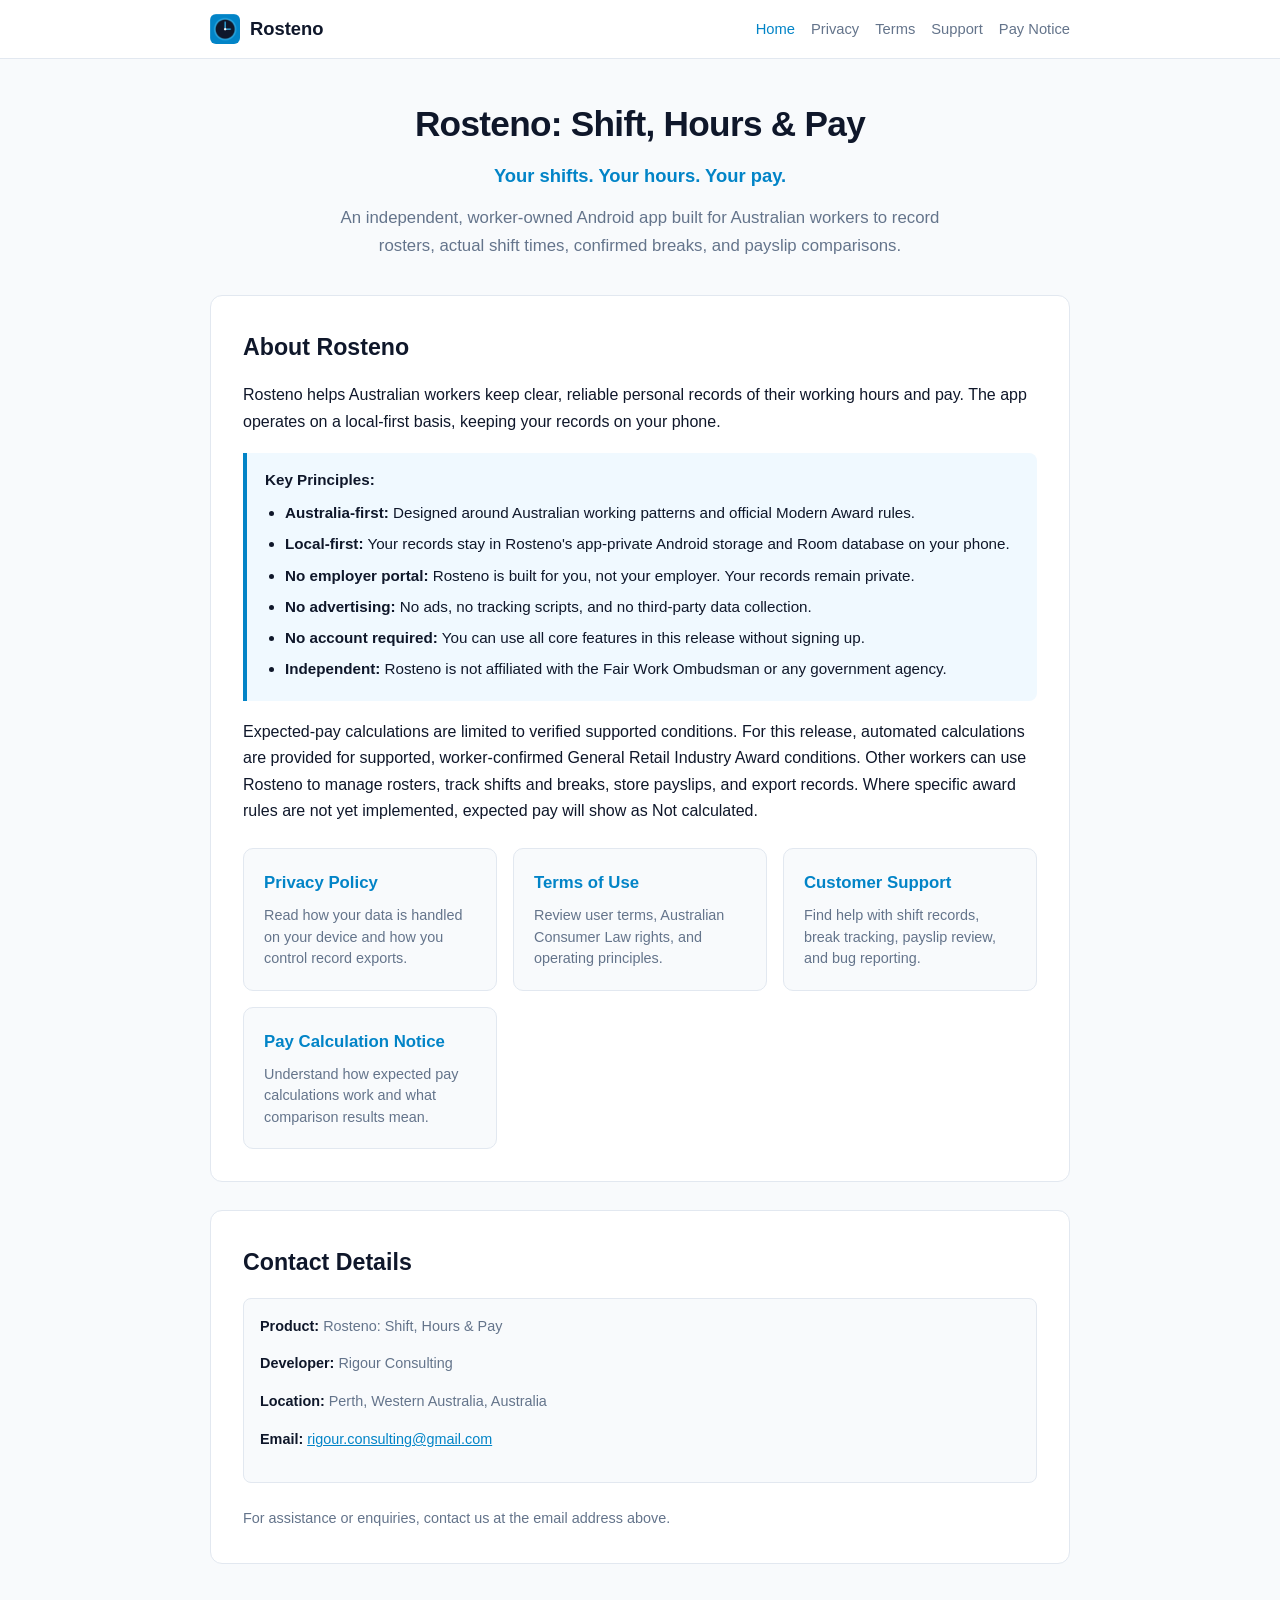
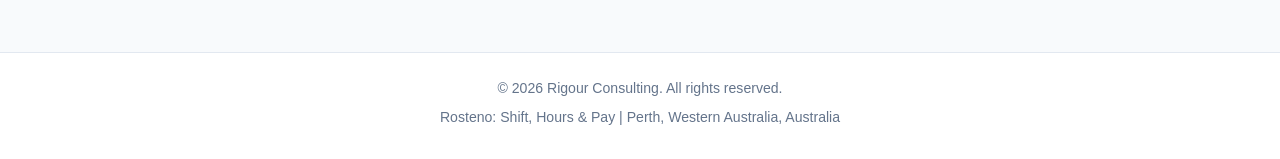
==== index.html @ e610ed9f "feat: initial release of Rosteno public pages" ====
<!DOCTYPE html>
<html lang="en-AU">
<head>
  <meta charset="UTF-8">
  <meta name="viewport" content="width=device-width, initial-scale=1.0">
  <meta name="description" content="Rosteno: Shift, Hours &amp; Pay. A local-first Android app for Australian shift workers to record shifts, breaks, payslips and check expected pay.">
  <title>Rosteno: Shift, Hours &amp; Pay | Public Information Portal</title>
  <link rel="stylesheet" href="assets/site.css">
  <link rel="icon" type="image/png" href="assets/rosteno-icon.png">
</head>
<body>
  <nav class="site-nav">
    <div class="nav-container">
      <a href="./" class="brand-link">
        <img src="assets/rosteno-icon.png" alt="Rosteno Logo" class="brand-logo">
        <span>Rosteno</span>
      </a>
      <ul class="nav-links">
        <li><a href="./" class="active">Home</a></li>
        <li><a href="privacy/">Privacy</a></li>
        <li><a href="terms/">Terms</a></li>
        <li><a href="support/">Support</a></li>
        <li><a href="pay-calculation-notice/">Pay Notice</a></li>
      </ul>
    </div>
  </nav>

  <main class="main-content">
    <section class="hero">
      <h1 class="hero-title">Rosteno: Shift, Hours &amp; Pay</h1>
      <p class="hero-subtitle">Your shifts. Your hours. Your pay.</p>
      <p class="hero-tagline">An independent, worker-owned Android app built for Australian workers to record rosters, actual shift times, confirmed breaks, and payslip comparisons.</p>
    </section>

    <div class="doc-card">
      <h2>About Rosteno</h2>
      <p>Rosteno helps Australian workers keep clear, reliable personal records of their working hours and pay. The app operates on a local-first basis, keeping your records on your phone.</p>
      
      <div class="callout">
        <strong>Key Principles:</strong>
        <ul style="margin: 8px 0 0 20px;">
          <li><strong>Australia-first:</strong> Designed around Australian working patterns and official Modern Award rules.</li>
          <li><strong>Local-first:</strong> Your records stay in Rosteno's app-private Android storage and Room database on your phone.</li>
          <li><strong>No employer portal:</strong> Rosteno is built for you, not your employer. Your records remain private.</li>
          <li><strong>No advertising:</strong> No ads, no tracking scripts, and no third-party data collection.</li>
          <li><strong>No account required:</strong> You can use all core features in this release without signing up.</li>
          <li><strong>Independent:</strong> Rosteno is not affiliated with the Fair Work Ombudsman or any government agency.</li>
        </ul>
      </div>

      <p>Expected-pay calculations are limited to verified supported conditions. For this release, automated calculations are provided for supported, worker-confirmed General Retail Industry Award conditions. Other workers can use Rosteno to manage rosters, track shifts and breaks, store payslips, and export records. Where specific award rules are not yet implemented, expected pay will show as Not calculated.</p>

      <div class="portal-grid">
        <a href="privacy/" class="portal-card">
          <h3>Privacy Policy</h3>
          <p>Read how your data is handled on your device and how you control record exports.</p>
        </a>

        <a href="terms/" class="portal-card">
          <h3>Terms of Use</h3>
          <p>Review user terms, Australian Consumer Law rights, and operating principles.</p>
        </a>

        <a href="support/" class="portal-card">
          <h3>Customer Support</h3>
          <p>Find help with shift records, break tracking, payslip review, and bug reporting.</p>
        </a>

        <a href="pay-calculation-notice/" class="portal-card">
          <h3>Pay Calculation Notice</h3>
          <p>Understand how expected pay calculations work and what comparison results mean.</p>
        </a>
      </div>
    </div>

    <div class="doc-card">
      <h2>Contact Details</h2>
      <div class="meta-box">
        <p><strong>Product:</strong> Rosteno: Shift, Hours &amp; Pay</p>
        <p><strong>Developer:</strong> Rigour Consulting</p>
        <p><strong>Location:</strong> Perth, Western Australia, Australia</p>
        <p><strong>Email:</strong> <a href="mailto:rigour.consulting@gmail.com" style="color: var(--accent);">rigour.consulting@gmail.com</a></p>
      </div>
      <p style="font-size: 0.9rem; color: var(--text-muted); margin-bottom: 0;">For assistance or enquiries, contact us at the email address above.</p>
    </div>
  </main>

  <footer class="site-footer">
    <p>&copy; 2026 Rigour Consulting. All rights reserved.</p>
    <p>Rosteno: Shift, Hours &amp; Pay | Perth, Western Australia, Australia</p>
  </footer>
</body>
</html>
---- assets/site.css ----
:root {
  --bg-color: #0f172a;
  --card-bg: #1e293b;
  --border-color: #334155;
  --text-main: #f8fafc;
  --text-muted: #94a3b8;
  --accent: #38bdf8;
  --accent-hover: #0284c7;
  --callout-bg: #0c4a6e;
  --callout-border: #38bdf8;
  --warning-bg: #451a03;
  --warning-border: #f59e0b;
  --nav-bg: rgba(15, 23, 42, 0.92);
}

@media (prefers-color-scheme: light) {
  :root {
    --bg-color: #f8fafc;
    --card-bg: #ffffff;
    --border-color: #e2e8f0;
    --text-main: #0f172a;
    --text-muted: #64748b;
    --accent: #0284c7;
    --accent-hover: #0369a1;
    --callout-bg: #f0f9ff;
    --callout-border: #0284c7;
    --warning-bg: #fffbeb;
    --warning-border: #d97706;
    --nav-bg: rgba(255, 255, 255, 0.92);
  }
}

* {
  box-sizing: border-box;
  margin: 0;
  padding: 0;
}

body {
  font-family: -apple-system, BlinkMacSystemFont, "Segoe UI", Roboto, Helvetica, Arial, sans-serif;
  line-height: 1.65;
  color: var(--text-main);
  background-color: var(--bg-color);
  min-height: 100vh;
  display: flex;
  flex-direction: column;
}

.site-nav {
  position: sticky;
  top: 0;
  backdrop-filter: blur(8px);
  background-color: var(--nav-bg);
  border-bottom: 1px solid var(--border-color);
  z-index: 100;
}

.nav-container {
  max-width: 900px;
  margin: 0 auto;
  padding: 14px 20px;
  display: flex;
  justify-content: space-between;
  align-items: center;
  flex-wrap: wrap;
  gap: 12px;
}

.brand-link {
  display: flex;
  align-items: center;
  gap: 10px;
  text-decoration: none;
  color: var(--text-main);
  font-weight: 700;
  font-size: 1.15rem;
}

.brand-logo {
  width: 30px;
  height: 30px;
  border-radius: 6px;
}

.nav-links {
  display: flex;
  gap: 16px;
  list-style: none;
  font-size: 0.92rem;
  flex-wrap: wrap;
}

.nav-links a {
  text-decoration: none;
  color: var(--text-muted);
  font-weight: 500;
  transition: color 0.15s ease;
}

.nav-links a:hover,
.nav-links a.active {
  color: var(--accent);
}

.main-content {
  flex: 1;
  max-width: 900px;
  width: 100%;
  margin: 0 auto;
  padding: 36px 20px 60px;
}

.hero {
  text-align: center;
  margin-bottom: 36px;
}

.hero-title {
  font-size: 2.2rem;
  font-weight: 800;
  margin-bottom: 8px;
  letter-spacing: -0.02em;
}

.hero-subtitle {
  font-size: 1.15rem;
  color: var(--accent);
  font-weight: 600;
  margin-bottom: 12px;
}

.hero-tagline {
  font-size: 1.05rem;
  color: var(--text-muted);
  max-width: 650px;
  margin: 0 auto;
}

.doc-card {
  background-color: var(--card-bg);
  border: 1px solid var(--border-color);
  border-radius: 12px;
  padding: 32px;
  margin-bottom: 28px;
}

.doc-card h2 {
  font-size: 1.45rem;
  margin-bottom: 16px;
  color: var(--text-main);
}

.doc-card h3 {
  font-size: 1.15rem;
  margin: 22px 0 10px;
  color: var(--text-main);
}

.doc-card p {
  margin-bottom: 14px;
}

.doc-card ul,
.doc-card ol {
  margin: 0 0 16px 24px;
}

.doc-card li {
  margin-bottom: 6px;
}

.portal-grid {
  display: grid;
  grid-template-columns: repeat(auto-fit, minmax(240px, 1fr));
  gap: 16px;
  margin-top: 24px;
}

.portal-card {
  display: block;
  text-decoration: none;
  background-color: var(--bg-color);
  border: 1px solid var(--border-color);
  border-radius: 10px;
  padding: 20px;
  transition: border-color 0.15s ease, transform 0.15s ease;
}

.portal-card:hover {
  border-color: var(--accent);
  transform: translateY(-2px);
}

.portal-card h3 {
  font-size: 1.05rem;
  margin: 0 0 8px;
  color: var(--accent);
}

.portal-card p {
  font-size: 0.9rem;
  color: var(--text-muted);
  margin-bottom: 0;
  line-height: 1.5;
}

.callout {
  background-color: var(--callout-bg);
  border-left: 4px solid var(--callout-border);
  padding: 14px 18px;
  border-radius: 0 8px 8px 0;
  margin: 18px 0;
  font-size: 0.95rem;
}

.warning {
  background-color: var(--warning-bg);
  border-left: 4px solid var(--warning-border);
  padding: 14px 18px;
  border-radius: 0 8px 8px 0;
  margin: 18px 0;
  font-size: 0.95rem;
}

.meta-box {
  background-color: var(--bg-color);
  border: 1px solid var(--border-color);
  border-radius: 8px;
  padding: 16px;
  margin-bottom: 24px;
  font-size: 0.9rem;
  color: var(--text-muted);
}

.meta-box strong {
  color: var(--text-main);
}

.site-footer {
  border-top: 1px solid var(--border-color);
  padding: 24px 20px;
  text-align: center;
  font-size: 0.88rem;
  color: var(--text-muted);
  background-color: var(--card-bg);
}

.site-footer p {
  margin-bottom: 6px;
}

.site-footer a {
  color: var(--accent);
  text-decoration: none;
}

.site-footer a:hover {
  text-decoration: underline;
}
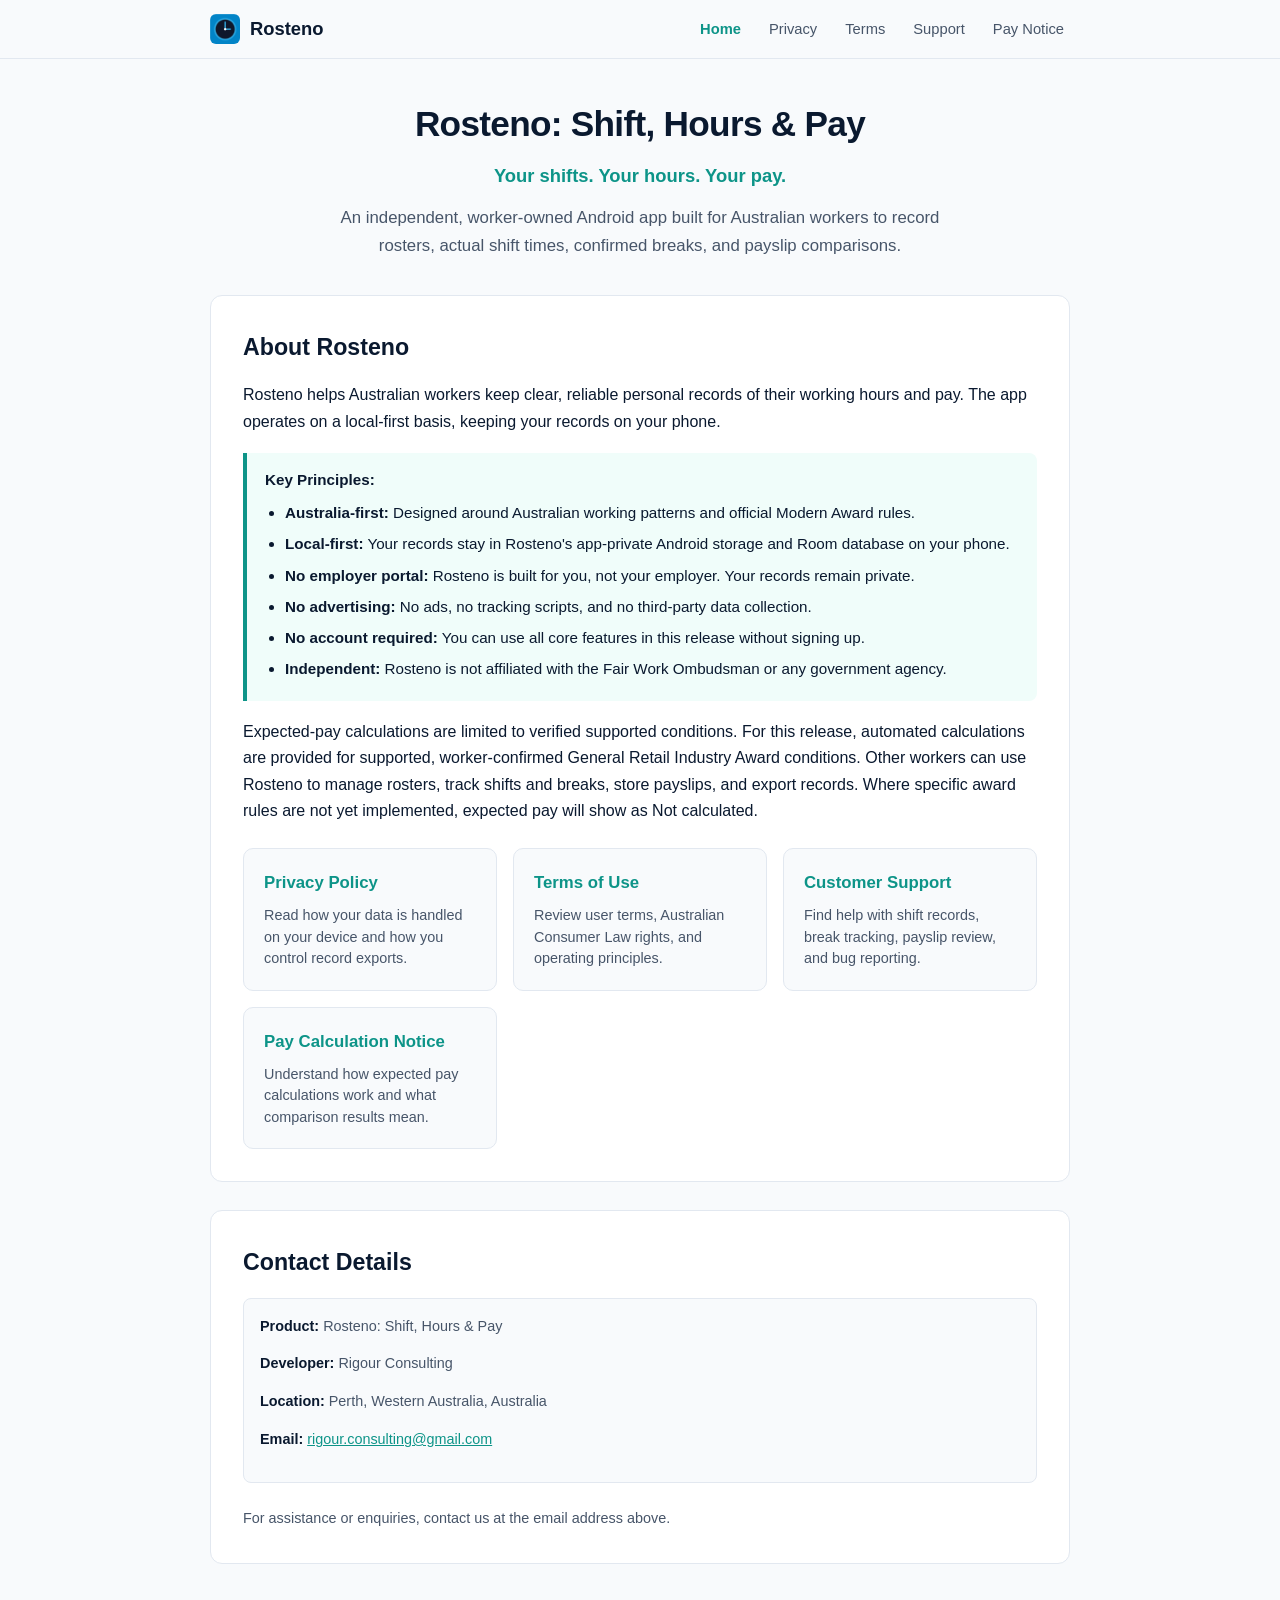
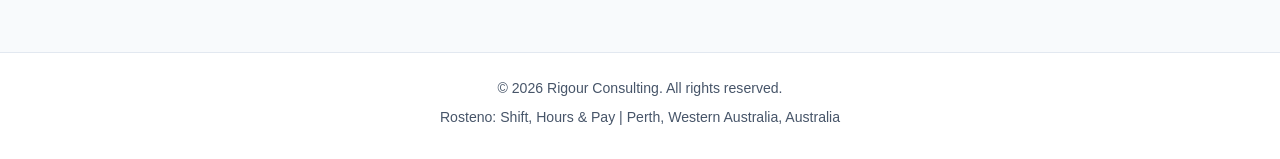
==== commit d21c826a: "style(pages): align brand colors, improve accessibility, and update break and SHA-256 terminology" ====
--- a/index.html
+++ b/index.html
@@ -9,6 +9,7 @@
   <link rel="icon" type="image/png" href="assets/rosteno-icon.png">
 </head>
 <body>
+  <a href="#main-content" class="skip-link">Skip to main content</a>
   <nav class="site-nav">
     <div class="nav-container">
       <a href="./" class="brand-link">
@@ -16,7 +17,7 @@
         <span>Rosteno</span>
       </a>
       <ul class="nav-links">
-        <li><a href="./" class="active">Home</a></li>
+        <li><a href="./" class="active" aria-current="page">Home</a></li>
         <li><a href="privacy/">Privacy</a></li>
         <li><a href="terms/">Terms</a></li>
         <li><a href="support/">Support</a></li>
@@ -25,7 +26,7 @@
     </div>
   </nav>
 
-  <main class="main-content">
+  <main id="main-content" class="main-content">
     <section class="hero">
       <h1 class="hero-title">Rosteno: Shift, Hours &amp; Pay</h1>
       <p class="hero-subtitle">Your shifts. Your hours. Your pay.</p>
--- a/assets/site.css
+++ b/assets/site.css
@@ -1,32 +1,32 @@
 :root {
-  --bg-color: #0f172a;
-  --card-bg: #1e293b;
-  --border-color: #334155;
-  --text-main: #f8fafc;
-  --text-muted: #94a3b8;
-  --accent: #38bdf8;
-  --accent-hover: #0284c7;
-  --callout-bg: #0c4a6e;
-  --callout-border: #38bdf8;
-  --warning-bg: #451a03;
-  --warning-border: #f59e0b;
-  --nav-bg: rgba(15, 23, 42, 0.92);
+  --bg-color: #0A192F;
+  --card-bg: #112240;
+  --border-color: #233554;
+  --text-main: #F8FAFC;
+  --text-muted: #8892B0;
+  --accent: #0D9488;
+  --accent-hover: #14B8A6;
+  --callout-bg: #0F3042;
+  --callout-border: #0D9488;
+  --warning-bg: #3D2214;
+  --warning-border: #D97706;
+  --nav-bg: rgba(10, 25, 47, 0.94);
 }
 
 @media (prefers-color-scheme: light) {
   :root {
-    --bg-color: #f8fafc;
-    --card-bg: #ffffff;
-    --border-color: #e2e8f0;
-    --text-main: #0f172a;
-    --text-muted: #64748b;
-    --accent: #0284c7;
-    --accent-hover: #0369a1;
-    --callout-bg: #f0f9ff;
-    --callout-border: #0284c7;
-    --warning-bg: #fffbeb;
-    --warning-border: #d97706;
-    --nav-bg: rgba(255, 255, 255, 0.92);
+    --bg-color: #F8FAFC;
+    --card-bg: #FFFFFF;
+    --border-color: #E2E8F0;
+    --text-main: #0A192F;
+    --text-muted: #475569;
+    --accent: #0D9488;
+    --accent-hover: #0F766E;
+    --callout-bg: #F0FDFA;
+    --callout-border: #0D9488;
+    --warning-bg: #FFFBEB;
+    --warning-border: #D97706;
+    --nav-bg: rgba(248, 250, 252, 0.94);
   }
 }
 
@@ -44,6 +44,38 @@
   min-height: 100vh;
   display: flex;
   flex-direction: column;
+}
+
+/* Accessibility: Skip to Content Link */
+.skip-link {
+  position: absolute;
+  top: -60px;
+  left: 20px;
+  background-color: var(--accent);
+  color: #FFFFFF;
+  padding: 10px 18px;
+  border-radius: 6px;
+  font-weight: 600;
+  font-size: 0.95rem;
+  z-index: 1000;
+  text-decoration: none;
+  transition: top 0.2s ease;
+}
+
+.skip-link:focus,
+.skip-link:focus-visible {
+  top: 14px;
+  outline: 3px solid #FFFFFF;
+  outline-offset: 2px;
+}
+
+/* Keyboard visible focus indicators */
+a:focus-visible,
+button:focus-visible,
+input:focus-visible {
+  outline: 2px solid var(--accent);
+  outline-offset: 3px;
+  border-radius: 4px;
 }
 
 .site-nav {
@@ -95,11 +127,15 @@
   color: var(--text-muted);
   font-weight: 500;
   transition: color 0.15s ease;
+  padding: 4px 6px;
+  border-radius: 4px;
 }
 
 .nav-links a:hover,
-.nav-links a.active {
-  color: var(--accent);
+.nav-links a.active,
+.nav-links a[aria-current="page"] {
+  color: var(--accent);
+  font-weight: 700;
 }
 
 .main-content {
